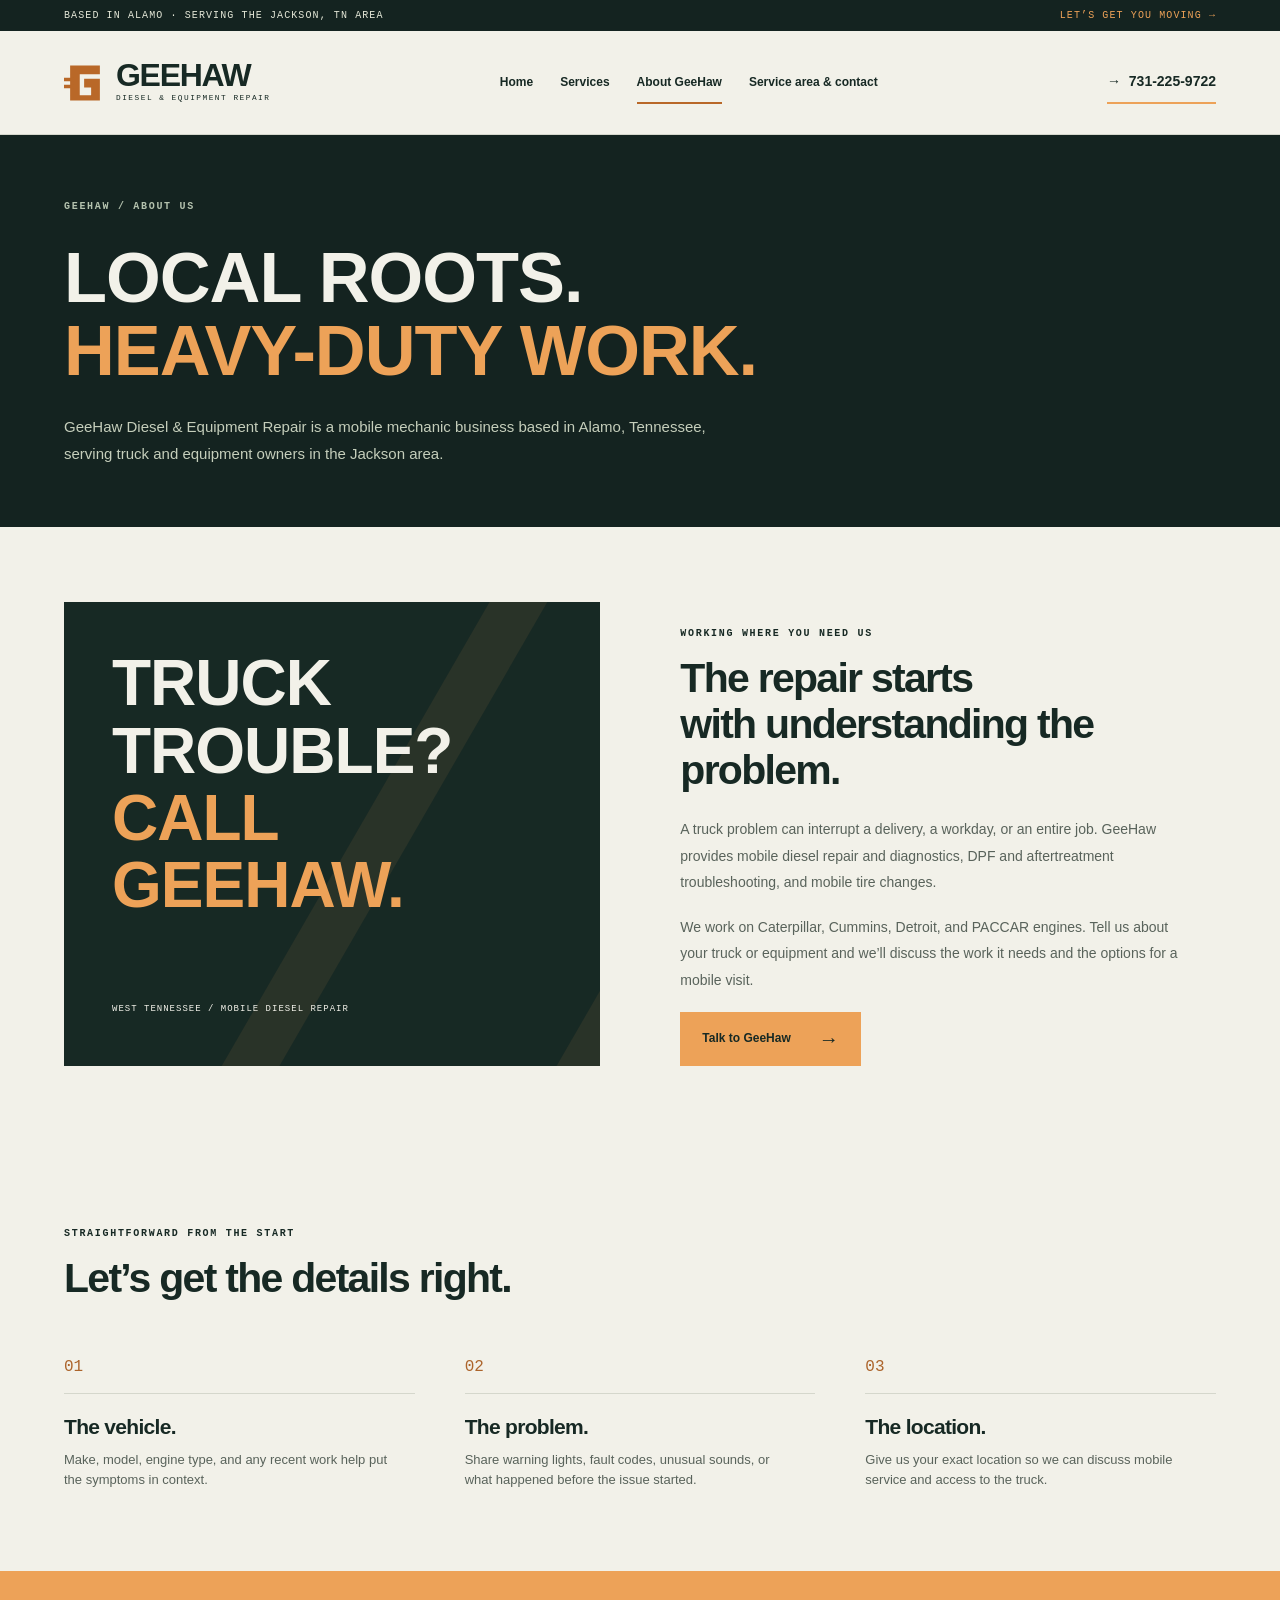
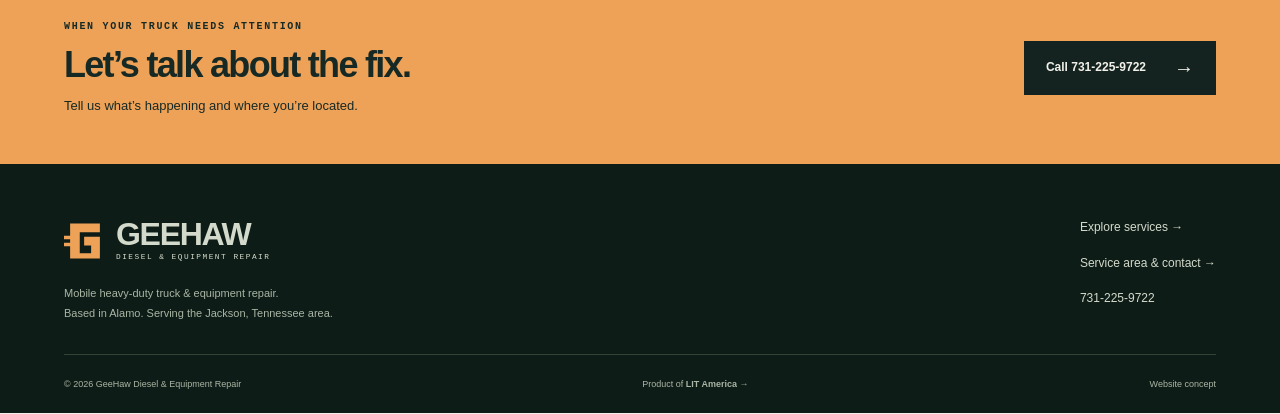
==== about.html @ 1ce033bc "Build four-page GeeHaw mobile diesel repair website" ====
<!doctype html><html lang="en"><head><meta charset="utf-8"><meta name="viewport" content="width=device-width, initial-scale=1"><title>About GeeHaw Mobile Diesel Repair | GeeHaw</title><meta name="description" content="GeeHaw Diesel & Equipment Repair: mobile heavy-duty truck repair, DPF troubleshooting and mobile tire changes serving Jackson, Tennessee. Call 731-225-9722."><meta name="theme-color" content="#142320"><meta name="robots" content="noindex,nofollow"><link rel="icon" href="assets/favicon.svg" type="image/svg+xml"><link rel="stylesheet" href="assets/style.css"><script src="assets/app.js" defer></script></head><body><a class="skip" href="#main">Skip to content</a><div class="topline"><span>BASED IN ALAMO · SERVING THE JACKSON, TN AREA</span><a href="tel:+17312259722">LET’S GET YOU MOVING →</a></div><header><a class="brand" href="index.html" aria-label="GeeHaw home"><svg viewBox="0 0 48 48" aria-hidden="true"><path fill="currentColor" d="M7 4h34v10H18v24h13v-9h-8V19h18v25H7z"/><path d="M0 20h11M0 28h11" stroke="currentColor" stroke-width="4"/></svg><span class="brand-text">GEEHAW<small>DIESEL & EQUIPMENT REPAIR</small></span></a><button class="menu" aria-expanded="false" aria-controls="navigation" aria-label="Open navigation">☰</button><nav id="navigation" aria-label="Main navigation"><a href="index.html" >Home</a><a href="services.html" >Services</a><a href="about.html" aria-current="page">About GeeHaw</a><a href="contact.html" >Service area & contact</a></nav><a class="header-call" href="tel:+17312259722">→ &nbsp;731-225-9722</a></header><main id="main"><section class="page-intro"><span class="eyebrow">GEEHAW / ABOUT US</span><h1>LOCAL ROOTS.<br><em>HEAVY-DUTY WORK.</em></h1><p>GeeHaw Diesel & Equipment Repair is a mobile mechanic business based in Alamo, Tennessee, serving truck and equipment owners in the Jackson area.</p></section><section class="split-section about-split"><div class="big-number"><span>TRUCK<br>TROUBLE?<br><em>CALL GEEHAW.</em></span><small>WEST TENNESSEE / MOBILE DIESEL REPAIR</small></div><div class="split-copy"><span class="eyebrow">WORKING WHERE YOU NEED US</span><h2>The repair starts<br>with understanding the problem.</h2><p>A truck problem can interrupt a delivery, a workday, or an entire job. GeeHaw provides mobile diesel repair and diagnostics, DPF and aftertreatment troubleshooting, and mobile tire changes.</p><p>We work on Caterpillar, Cummins, Detroit, and PACCAR engines. Tell us about your truck or equipment and we’ll discuss the work it needs and the options for a mobile visit.</p><a class="button" href="tel:+17312259722">Talk to GeeHaw <span>→</span></a></div></section><section class="section"><div class="section-heading"><div><span class="eyebrow">STRAIGHTFORWARD FROM THE START</span><h2>Let’s get the details right.</h2></div></div><div class="three-steps"><div><b>01</b><h3>The vehicle.</h3><p>Make, model, engine type, and any recent work help put the symptoms in context.</p></div><div><b>02</b><h3>The problem.</h3><p>Share warning lights, fault codes, unusual sounds, or what happened before the issue started.</p></div><div><b>03</b><h3>The location.</h3><p>Give us your exact location so we can discuss mobile service and access to the truck.</p></div></div></section></main><section class="call-band"><div><span class="eyebrow">WHEN YOUR TRUCK NEEDS ATTENTION</span><h2>Let’s talk about the fix.</h2><p>Tell us what’s happening and where you’re located.</p></div><a class="button dark" href="tel:+17312259722">Call 731-225-9722 <span>→</span></a></section><footer><div><a class="brand" href="index.html"><svg viewBox="0 0 48 48" aria-hidden="true"><path fill="currentColor" d="M7 4h34v10H18v24h13v-9h-8V19h18v25H7z"/><path d="M0 20h11M0 28h11" stroke="currentColor" stroke-width="4"/></svg><span class="brand-text">GEEHAW<small>DIESEL & EQUIPMENT REPAIR</small></span></a><p>Mobile heavy-duty truck & equipment repair.<br>Based in Alamo. Serving the Jackson, Tennessee area.</p></div><div class="foot-links"><a href="services.html">Explore services →</a><a href="contact.html">Service area & contact →</a><a href="tel:+17312259722">731-225-9722</a></div><div class="foot-bottom"><span>© <span id="year">2026</span> GeeHaw Diesel & Equipment Repair</span><a href="https://www.litamerica.net" target="_blank" rel="noopener noreferrer">Product of <b>LIT America</b> →</a><span>Website concept</span></div></footer><div class="mobile-actions"><a href="tel:+17312259722">→ Call GeeHaw</a><a href="sms:+17312259722">Text us</a></div></body></html>
---- assets/style.css ----
:root{--bg:#f2f1e9;--ink:#172924;--muted:#59635b;--orange:#eda258;--line:#d5d7cc;--dark:#142320;--font:Arial,Helvetica,sans-serif}*{box-sizing:border-box}html{scroll-behavior:smooth;scroll-padding-top:110px}body{margin:0;background:var(--bg);color:var(--ink);font-family:var(--font);line-height:1.6}a{color:inherit;text-decoration:none}button,input,select,textarea{font:inherit}button,a,input,select,textarea{-webkit-tap-highlight-color:transparent}a:focus-visible,button:focus-visible,input:focus-visible,textarea:focus-visible,select:focus-visible,summary:focus-visible{outline:3px solid #ad5a14;outline-offset:5px}a,button{touch-action:manipulation}.topline{padding:10px 5%;display:flex;justify-content:space-between;font:10px monospace;letter-spacing:1.1px;color:#e4e7d7;background:var(--dark)}.topline a{color:var(--orange)}header{height:104px;padding:0 5%;display:flex;align-items:center;justify-content:space-between;gap:32px;border-bottom:1px solid var(--line);background:var(--bg);position:relative;z-index:10}.brand{display:inline-flex;align-items:center;gap:10px;flex-shrink:0}.brand svg{width:42px;height:42px;color:#b96828}.brand-text{font-size:32px;font-weight:900;line-height:1;letter-spacing:-1.3px}.brand small{display:block;font:7.8px/1.8 monospace;letter-spacing:1.5px}.header-call{font-weight:800;font-size:14px;border-bottom:2px solid var(--orange);padding:9px 0;white-space:nowrap}nav{display:flex;gap:27px;font-size:12px;font-weight:700}nav a{padding:12px 0;white-space:nowrap}nav a[aria-current],nav a:hover{box-shadow:inset 0 -2px #b96828}.menu{display:none}.skip{position:absolute;top:-60px;padding:12px;background:var(--orange);z-index:50}.skip:focus{top:0}.hero{display:grid;grid-template-columns:1.04fr 1fr;background:var(--dark);color:var(--bg);min-height:650px}.hero-copy{padding:65px 3vw 65px 5vw}.eyebrow{font:10px/1.6 monospace;letter-spacing:1.7px;font-weight:700;display:block}.hero .eyebrow{color:#d4d8c7;display:flex;align-items:center;gap:8px}.eyebrow i{width:6px;height:6px;background:var(--orange);border-radius:50%}h1,h2,h3,p{margin:0}h1{font-family:Impact,'Arial Narrow',Arial,sans-serif;font-weight:900;font-size:clamp(50px,4.3vw,72px);letter-spacing:-1px;line-height:1.04;margin:26px 0}h1 em,.big-number em{font-style:normal;color:var(--orange)}.hero p{max-width:460px;color:#c5cbbd;font-size:14px;line-height:1.85}.buttons{display:flex;gap:24px;align-items:center;flex-wrap:wrap;margin-top:29px}.button{display:inline-flex;align-items:center;justify-content:space-between;gap:28px;background:var(--orange);color:var(--ink);padding:16px 21px;border:1px solid var(--orange);font-size:12px;font-weight:800;min-height:52px;cursor:pointer;transition:background .2s,transform .2s}.button:hover{background:#f5b77c;transform:translateY(-2px)}.button span{font-size:20px;line-height:1}.text-link{font-size:12px;font-weight:800;border-bottom:1px solid currentColor;padding:6px 0;display:inline-block}.hero .text-link{color:#e2e6d8}.hero-note{display:flex;gap:14px;align-items:center;margin-top:36px;color:#b3c0b0;font:10px/1.8 monospace}.hero-note b{font-weight:400;color:#e0e5d7}.crosshair{font-size:28px;color:var(--orange)}.hero-visual{position:relative;display:flex;flex-direction:column;justify-content:center;background:radial-gradient(ellipse at 50% 45%,#34443a 0,#1d3029 50%,#152620 100%);margin:28px 28px 28px 0;border:1px solid #405047;min-width:0;overflow:hidden}.visual-label,.visual-bottom{display:flex;justify-content:space-between;padding:20px 22px;font:8px monospace;letter-spacing:1.5px;color:#b6c1ad;gap:12px}.visual-label{position:absolute;top:0;left:0;right:0}.visual-bottom{position:absolute;bottom:0;left:0;right:0;border-top:1px solid #405047}.truck-art{width:115%;max-width:none;margin-left:-8%;height:auto}.engine-strip{padding:24px 5%;display:flex;justify-content:space-between;align-items:center;gap:30px;border-bottom:1px solid var(--line);background:#e8e9de}.engine-strip>span{font:9px/1.6 monospace;letter-spacing:1px;max-width:90px}.engine-strip>div{font-size:23px;font-weight:900;letter-spacing:-.7px}.section{padding:80px 5%}.section-heading{display:flex;justify-content:space-between;align-items:flex-end;gap:30px;margin-bottom:34px}.section-heading .text-link{white-space:nowrap}h2{font-size:clamp(30px,3.2vw,46px);letter-spacing:-1.7px;line-height:1.12;margin:14px 0 22px;font-weight:800}h3{font-size:23px;line-height:1.2;letter-spacing:-.7px}.service-grid{display:grid;grid-template-columns:repeat(3,1fr);border:1px solid var(--line)}.service-card{padding:32px 28px;min-height:308px;display:flex;flex-direction:column;transition:background .2s}.service-card+.service-card{border-left:1px solid var(--line)}.service-card:hover{background:#e8e9de}.card-num{font:9px/1.6 monospace;letter-spacing:1px;color:var(--muted)}.service-card h3{margin:34px 0 15px;font-size:27px}.service-card p{font-size:13px;color:var(--muted);max-width:310px}.card-link{font-size:11px;font-weight:800;margin-top:auto;padding-top:30px}.split-section{display:grid;grid-template-columns:1fr 1fr;gap:7%;padding:0 5% 80px}.big-number{background:var(--ink);color:var(--bg);padding:48px;min-height:400px;position:relative;display:flex;flex-direction:column;justify-content:space-between;overflow:hidden}.big-number:after{content:'';position:absolute;right:-100px;top:-80px;width:240px;height:600px;border:50px solid #eaa25815;transform:rotate(30deg);pointer-events:none}.big-number>span{font-family:Impact,'Arial Narrow',Arial,sans-serif;font-size:clamp(44px,5vw,74px);font-weight:900;line-height:1.05;letter-spacing:-1px;z-index:1}.big-number small{font:9px/1.7 monospace;letter-spacing:1px;margin-top:30px;z-index:1}.split-copy{padding-top:24px}.split-copy p{font-size:14px;color:var(--muted);line-height:1.9;margin-bottom:18px;max-width:500px}.simple-list{margin-top:26px;border-top:1px solid var(--line)}.simple-list span{display:block;border-bottom:1px solid var(--line);padding:9px 0;font-size:12px}.simple-list span:before{content:'→';margin-right:15px;color:#a85d20}.process{border-top:1px solid var(--line)}.three-steps{display:grid;grid-template-columns:repeat(3,1fr);gap:50px;margin-top:35px}.three-steps b{display:block;font:16px monospace;color:#ac642b;border-bottom:1px solid var(--line);padding-bottom:17px;margin-bottom:20px}.three-steps h3{font-size:21px;margin-bottom:10px}.three-steps p{font-size:13px;color:var(--muted);max-width:330px}.call-band{padding:48px 5%;background:var(--orange);display:flex;justify-content:space-between;align-items:center;gap:30px}.call-band h2{margin:10px 0;font-size:36px}.call-band p{font-size:13px}.button.dark{background:var(--dark);color:var(--bg);border-color:var(--dark);white-space:nowrap}.button.dark:hover{background:#2e493b}footer{padding:54px 5% 0;background:#0e1c18;color:#d3dacb;display:flex;justify-content:space-between;flex-wrap:wrap;gap:30px}footer .brand svg{color:var(--orange)}footer .brand{margin-bottom:20px}footer p{font-size:11px;line-height:1.8;color:#a9b6a4}.foot-links{display:flex;flex-direction:column;font-size:12px;gap:16px}.foot-links a:hover,.foot-bottom a:hover{color:var(--orange)}.foot-bottom{border-top:1px solid #334236;width:100%;display:flex;justify-content:space-between;gap:15px;padding:22px 0;font-size:9px;color:#a9b6a4}.mobile-actions{display:none}.page-intro{padding:64px 5% 60px;background:var(--dark);color:var(--bg)}.page-intro .eyebrow{color:#b4c2ae}.page-intro h1{font-size:clamp(45px,5.5vw,78px);max-width:1000px}.page-intro p{max-width:650px;color:#c5cebb;font-size:15px;line-height:1.8}.service-detail{padding:65px 5%;display:grid;grid-template-columns:.7fr 1.3fr;gap:60px;border-bottom:1px solid var(--line)}.detail-label{font:11px monospace;letter-spacing:1px;padding-top:20px}.service-detail>div>p{font-size:14px;color:var(--muted);max-width:660px;line-height:1.9;margin-bottom:22px}.service-detail h2{margin-top:10px}.checks{list-style:none;padding:0;margin:25px 0;font-size:13px}.checks li{padding:10px 0;border-bottom:1px solid var(--line)}.checks li:before{content:'→';color:#a45c25;padding-right:14px}.engine-tags{display:flex;gap:10px;flex-wrap:wrap;margin:20px 0}.engine-tags span{border:1px solid #aeb7a8;padding:6px 12px;font-size:11px;font-weight:bold}.service-detail p.small,.small{font-size:11px;line-height:1.8;color:var(--muted)}.shaded{background:#e7e9de}.info-box{border-left:3px solid #bb733b;padding:15px 22px;background:#e7e9de;margin:25px 0}.info-box h3{font-size:18px;margin-bottom:10px}.info-box p{font-size:12px;color:var(--muted)}details{border-bottom:1px solid var(--line);padding:20px 0}summary{font-size:15px;font-weight:700;cursor:pointer;padding-right:10px}details p{font-size:14px;color:var(--muted);max-width:780px;margin:15px 0 0}.about-split{padding-top:75px}.contact-layout{display:grid;grid-template-columns:1fr 1fr;gap:8%}.contact-card{border-bottom:1px solid var(--line);padding-bottom:34px}.phone-large{display:block;font-size:clamp(25px,3.2vw,44px);letter-spacing:-1px;font-weight:900;margin:15px 0}.contact-card p,.area-card p,.request>p{font-size:13px;color:var(--muted);margin-bottom:24px}.contact-card .button{margin:0 10px 10px 0}.button.outline{background:transparent;border-color:#7a8975}.area-card{padding-top:35px}.route{display:flex;gap:30px;align-items:center;background:#e5e8db;padding:24px;margin:28px 0;font:bold 19px monospace}.route small{display:block;font:10px/1.8 monospace;color:var(--muted)}.route i{color:#aa6025}.request{border:1px solid var(--line);padding:34px;background:#e9ebdf;align-self:start}.request h2{font-size:33px}form{display:flex;flex-direction:column}label{font-size:11px;font-weight:bold;margin:18px 0 7px}input,select,textarea{padding:12px;border:1px solid #a4ae9e;background:#fafaf5;color:var(--ink);border-radius:0;width:100%;font-size:13px;min-height:46px}textarea{resize:vertical}form .button{margin-top:24px;width:100%}form .small{margin-top:14px}#form-status{font-size:12px;margin-top:12px;font-weight:bold}#message-review{padding-top:25px;border-top:1px solid #a4ae9e;margin-top:22px}#message-review h3{font-size:20px;margin-bottom:16px}#message-review .buttons{gap:15px;margin-top:16px}#message-review .small{margin-top:15px}.copy-text{background:transparent;border:0;border-bottom:1px solid var(--ink);padding:8px 0;font-size:12px;cursor:pointer}[hidden]{display:none!important}@media(min-width:1500px){body{max-width:1700px;margin:auto}.hero-copy{padding-left:85px}.hero{min-height:700px}}@media(max-width:1050px){header{gap:20px}nav{gap:18px;font-size:11px}.header-call{display:none}.hero-copy{padding-top:55px;padding-bottom:45px}.hero h1{font-size:clamp(43px,5.7vw,65px)}.hero{min-height:580px}.buttons{gap:16px}.hero-visual{margin:22px 22px 22px 0}.visual-label span:last-child{display:none}.service-card{padding:27px 20px}.service-card h3{font-size:24px}.big-number{padding:35px}.big-number>span{font-size:56px}.three-steps{gap:30px}.contact-layout{gap:5%}.request{padding:25px}}@media(max-width:760px){.topline{padding:9px 5%;font-size:8px;letter-spacing:.7px}.topline>a{display:none}header{height:85px}.brand-text{font-size:29px}.brand svg{width:36px;height:36px}.brand small{font-size:7px}.menu{display:block;background:transparent;border:1px solid #b2baa9;color:var(--ink);height:43px;width:45px;font-size:23px;cursor:pointer}nav{display:none;position:absolute;top:85px;left:0;right:0;background:var(--bg);padding:16px 5% 25px;border-bottom:1px solid #afb8a4;box-shadow:0 18px 20px #0002;font-size:14px}nav.open{display:flex;flex-direction:column;gap:8px}nav a{padding:10px}.hero{grid-template-columns:1fr}.hero-copy{padding:38px 6% 30px}.hero .eyebrow{font-size:8px;letter-spacing:1.2px}.hero h1{font-size:clamp(45px,10vw,74px);margin:22px 0}.hero p{font-size:13px;max-width:550px}.hero .buttons{align-items:flex-start;gap:18px}.hero-note{margin-top:25px}.hero-visual{margin:0 5% 25px;min-height:290px;max-height:365px}.truck-art{width:100%;margin:0;height:100%;max-height:365px}.visual-label,.visual-bottom{font-size:7px;padding:13px 16px}.engine-strip{display:grid;grid-template-columns:repeat(4,1fr);gap:10px;padding:22px 5%;text-align:center}.engine-strip>span{grid-column:1/-1;max-width:none;font-size:8px;margin-bottom:4px}.engine-strip>div{font-size:16px}.section{padding:50px 6%}.section-heading{align-items:flex-start;flex-direction:column;gap:4px;margin-bottom:25px}h2{font-size:34px;letter-spacing:-1.2px}.service-grid{grid-template-columns:1fr}.service-card{min-height:260px;padding:26px}.service-card+.service-card{border-left:0;border-top:1px solid var(--line)}.service-card h3{margin-top:23px;font-size:27px}.service-card p{max-width:none}.card-link{padding-top:24px}.split-section{grid-template-columns:1fr;padding:0 6% 50px;gap:20px}.big-number{min-height:335px;padding:30px}.big-number>span{font-size:57px}.split-copy{padding-top:12px}.three-steps{grid-template-columns:1fr;gap:28px}.three-steps p{max-width:none}.three-steps b{padding-bottom:10px;margin-bottom:15px}.call-band{padding:36px 6%;flex-direction:column;align-items:flex-start;gap:22px}.call-band h2{font-size:31px}.call-band .button{width:100%}footer{padding:40px 6% 70px;flex-direction:column;gap:28px}.foot-bottom{flex-direction:column;gap:8px;padding-top:20px;font-size:9px}.mobile-actions{position:fixed;bottom:0;left:0;right:0;z-index:30;display:grid;grid-template-columns:1.35fr 1fr;background:var(--orange);padding-bottom:env(safe-area-inset-bottom);box-shadow:0 -3px 15px #0002}.mobile-actions a{min-height:52px;display:grid;place-items:center;font-weight:bold;font-size:13px}.mobile-actions a:last-child{background:var(--ink);color:var(--bg)}.page-intro{padding:40px 6%}.page-intro h1{font-size:clamp(38px,8vw,62px)}.page-intro p{font-size:13px}.service-detail{padding:40px 6%;grid-template-columns:1fr;gap:15px}.detail-label{padding-top:0}.service-detail h2{font-size:33px}.service-detail>div>p{font-size:13px}.about-split{padding-top:40px}.contact-layout{grid-template-columns:1fr;gap:40px}.request{padding:25px 20px}.phone-large{font-size:36px}.route{gap:20px;padding:20px;font-size:18px}.contact-card .button{font-size:11px;padding:14px 16px}.contact-layout h2{font-size:31px}}@media(prefers-reduced-motion:reduce){html{scroll-behavior:auto}*,*:before,*:after{transition:none!important;animation:none!important}}
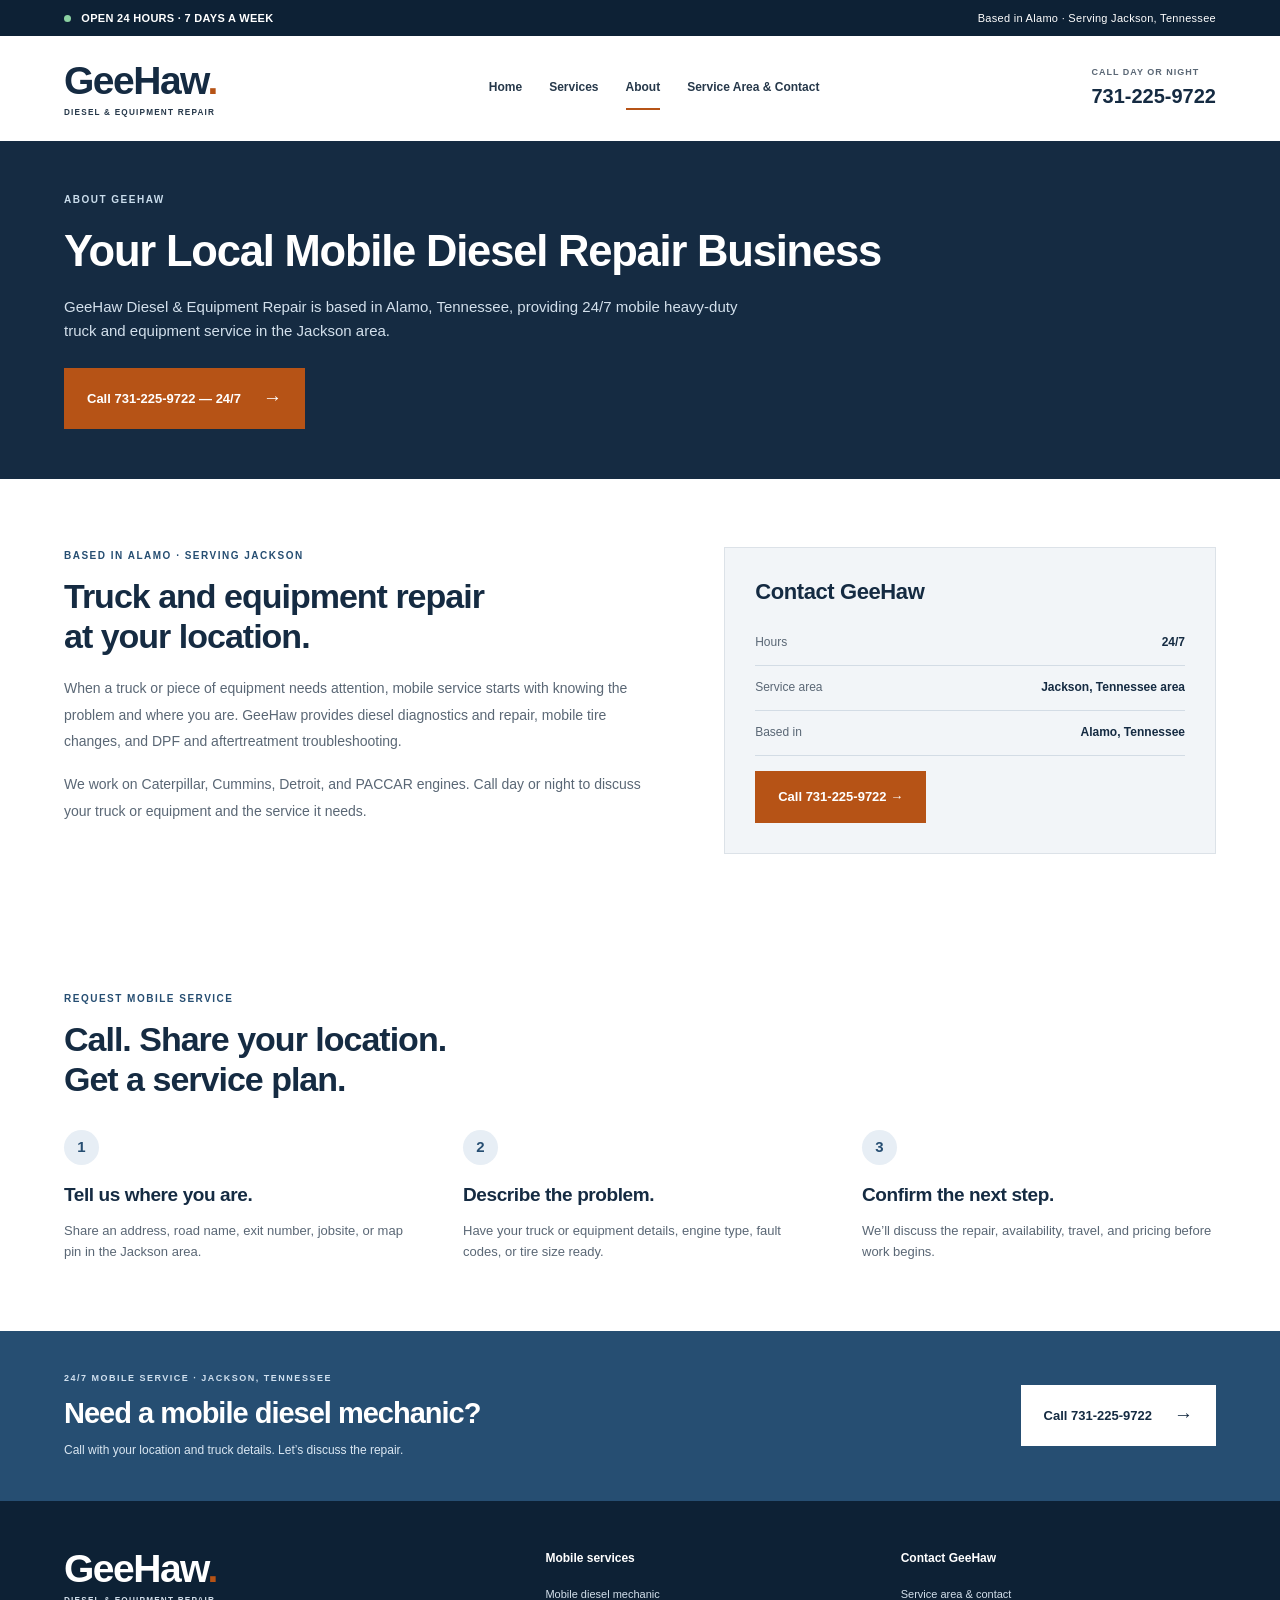
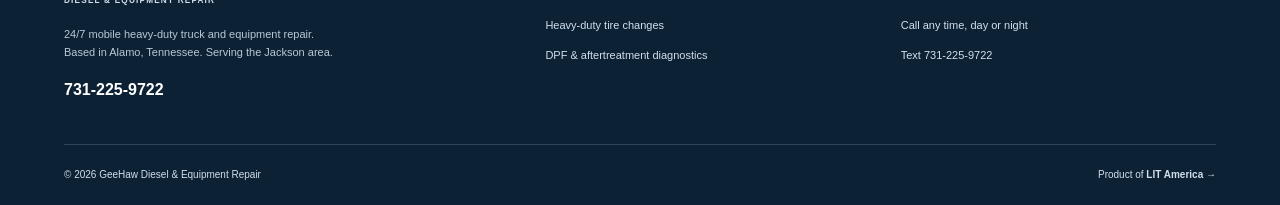
==== commit 66b366b2: "Rebuild GeeHaw as 24/7 Jackson mobile diesel and tire service website" ====
--- a/about.html
+++ b/about.html
@@ -1 +1 @@
-<!doctype html><html lang="en"><head><meta charset="utf-8"><meta name="viewport" content="width=device-width, initial-scale=1"><title>About GeeHaw Mobile Diesel Repair | GeeHaw</title><meta name="description" content="GeeHaw Diesel & Equipment Repair: mobile heavy-duty truck repair, DPF troubleshooting and mobile tire changes serving Jackson, Tennessee. Call 731-225-9722."><meta name="theme-color" content="#142320"><meta name="robots" content="noindex,nofollow"><link rel="icon" href="assets/favicon.svg" type="image/svg+xml"><link rel="stylesheet" href="assets/style.css"><script src="assets/app.js" defer></script></head><body><a class="skip" href="#main">Skip to content</a><div class="topline"><span>BASED IN ALAMO · SERVING THE JACKSON, TN AREA</span><a href="tel:+17312259722">LET’S GET YOU MOVING →</a></div><header><a class="brand" href="index.html" aria-label="GeeHaw home"><svg viewBox="0 0 48 48" aria-hidden="true"><path fill="currentColor" d="M7 4h34v10H18v24h13v-9h-8V19h18v25H7z"/><path d="M0 20h11M0 28h11" stroke="currentColor" stroke-width="4"/></svg><span class="brand-text">GEEHAW<small>DIESEL & EQUIPMENT REPAIR</small></span></a><button class="menu" aria-expanded="false" aria-controls="navigation" aria-label="Open navigation">☰</button><nav id="navigation" aria-label="Main navigation"><a href="index.html" >Home</a><a href="services.html" >Services</a><a href="about.html" aria-current="page">About GeeHaw</a><a href="contact.html" >Service area & contact</a></nav><a class="header-call" href="tel:+17312259722">→ &nbsp;731-225-9722</a></header><main id="main"><section class="page-intro"><span class="eyebrow">GEEHAW / ABOUT US</span><h1>LOCAL ROOTS.<br><em>HEAVY-DUTY WORK.</em></h1><p>GeeHaw Diesel & Equipment Repair is a mobile mechanic business based in Alamo, Tennessee, serving truck and equipment owners in the Jackson area.</p></section><section class="split-section about-split"><div class="big-number"><span>TRUCK<br>TROUBLE?<br><em>CALL GEEHAW.</em></span><small>WEST TENNESSEE / MOBILE DIESEL REPAIR</small></div><div class="split-copy"><span class="eyebrow">WORKING WHERE YOU NEED US</span><h2>The repair starts<br>with understanding the problem.</h2><p>A truck problem can interrupt a delivery, a workday, or an entire job. GeeHaw provides mobile diesel repair and diagnostics, DPF and aftertreatment troubleshooting, and mobile tire changes.</p><p>We work on Caterpillar, Cummins, Detroit, and PACCAR engines. Tell us about your truck or equipment and we’ll discuss the work it needs and the options for a mobile visit.</p><a class="button" href="tel:+17312259722">Talk to GeeHaw <span>→</span></a></div></section><section class="section"><div class="section-heading"><div><span class="eyebrow">STRAIGHTFORWARD FROM THE START</span><h2>Let’s get the details right.</h2></div></div><div class="three-steps"><div><b>01</b><h3>The vehicle.</h3><p>Make, model, engine type, and any recent work help put the symptoms in context.</p></div><div><b>02</b><h3>The problem.</h3><p>Share warning lights, fault codes, unusual sounds, or what happened before the issue started.</p></div><div><b>03</b><h3>The location.</h3><p>Give us your exact location so we can discuss mobile service and access to the truck.</p></div></div></section></main><section class="call-band"><div><span class="eyebrow">WHEN YOUR TRUCK NEEDS ATTENTION</span><h2>Let’s talk about the fix.</h2><p>Tell us what’s happening and where you’re located.</p></div><a class="button dark" href="tel:+17312259722">Call 731-225-9722 <span>→</span></a></section><footer><div><a class="brand" href="index.html"><svg viewBox="0 0 48 48" aria-hidden="true"><path fill="currentColor" d="M7 4h34v10H18v24h13v-9h-8V19h18v25H7z"/><path d="M0 20h11M0 28h11" stroke="currentColor" stroke-width="4"/></svg><span class="brand-text">GEEHAW<small>DIESEL & EQUIPMENT REPAIR</small></span></a><p>Mobile heavy-duty truck & equipment repair.<br>Based in Alamo. Serving the Jackson, Tennessee area.</p></div><div class="foot-links"><a href="services.html">Explore services →</a><a href="contact.html">Service area & contact →</a><a href="tel:+17312259722">731-225-9722</a></div><div class="foot-bottom"><span>© <span id="year">2026</span> GeeHaw Diesel & Equipment Repair</span><a href="https://www.litamerica.net" target="_blank" rel="noopener noreferrer">Product of <b>LIT America</b> →</a><span>Website concept</span></div></footer><div class="mobile-actions"><a href="tel:+17312259722">→ Call GeeHaw</a><a href="sms:+17312259722">Text us</a></div></body></html>+<!doctype html><html lang="en"><head><meta charset="utf-8"><meta name="viewport" content="width=device-width, initial-scale=1"><title>About GeeHaw | 24/7 Mobile Diesel Repair | Alamo &amp; Jackson, TN</title><meta name="description" content="GeeHaw Diesel &amp; Equipment Repair is based in Alamo, TN, serving Jackson with 24/7 mobile diesel repair, DPF troubleshooting and tire changes."><meta name="theme-color" content="#152b42"><meta name="robots" content="index,follow"><link rel="canonical" href="https://vikramsamalanetha-debug.github.io/geehaa-demo2/about.html"><meta property="og:type" content="website"><meta property="og:title" content="About GeeHaw | 24/7 Mobile Diesel Repair | Alamo &amp; Jackson, TN"><meta property="og:description" content="GeeHaw Diesel &amp; Equipment Repair is based in Alamo, TN, serving Jackson with 24/7 mobile diesel repair, DPF troubleshooting and tire changes."><meta property="og:url" content="https://vikramsamalanetha-debug.github.io/geehaa-demo2/about.html"><link rel="icon" href="assets/favicon.svg" type="image/svg+xml"><link rel="stylesheet" href="assets/style.css"><script src="assets/app.js" defer></script><script type="application/ld+json">{"@context": "https://schema.org", "@type": "LocalBusiness", "@id": "https://vikramsamalanetha-debug.github.io/geehaa-demo2/#business", "name": "GeeHaw Diesel & Equipment Repair", "telephone": "+1-731-225-9722", "url": "https://vikramsamalanetha-debug.github.io/geehaa-demo2/", "description": "24/7 mobile heavy-duty diesel truck and equipment repair, mobile tire changes, and DPF and aftertreatment troubleshooting.", "address": {"@type": "PostalAddress", "addressLocality": "Alamo", "addressRegion": "TN", "addressCountry": "US"}, "areaServed": [{"@type": "City", "name": "Jackson", "containedInPlace": {"@type": "State", "name": "Tennessee"}}], "openingHoursSpecification": [{"@type": "OpeningHoursSpecification", "dayOfWeek": ["Monday", "Tuesday", "Wednesday", "Thursday", "Friday", "Saturday", "Sunday"], "opens": "00:00", "closes": "23:59"}]}</script></head><body><a class="skip" href="#main">Skip to content</a><div class="statusbar"><span><i></i> OPEN 24 HOURS · 7 DAYS A WEEK</span><span>Based in Alamo · Serving Jackson, Tennessee</span></div><header><a class="brand" href="index.html" aria-label="GeeHaw home"><span class="brand-name">GeeHaw<span class="brand-dot">.</span></span><small>DIESEL & EQUIPMENT REPAIR</small></a><button class="menu" aria-label="Open navigation" aria-expanded="false" aria-controls="navigation">☰</button><nav id="navigation" aria-label="Main navigation"><a href="index.html">Home</a><a href="services.html">Services</a><a href="about.html" aria-current="page">About</a><a href="contact.html">Service Area & Contact</a></nav><a class="header-call" href="tel:+17312259722"><small>CALL DAY OR NIGHT</small>731-225-9722</a></header><main id="main"><section class="page-intro"><div class="wrap"><span class="eyebrow">ABOUT GEEHAW</span><h1>Your Local Mobile Diesel Repair Business</h1><p>GeeHaw Diesel & Equipment Repair is based in Alamo, Tennessee, providing 24/7 mobile heavy-duty truck and equipment service in the Jackson area.</p><a class="button" href="tel:+17312259722">Call 731-225-9722 — 24/7 <span>→</span></a></div></section><section class="section two-column"><div><span class="eyebrow">BASED IN ALAMO · SERVING JACKSON</span><h2>Truck and equipment repair<br>at your location.</h2><p>When a truck or piece of equipment needs attention, mobile service starts with knowing the problem and where you are. GeeHaw provides diesel diagnostics and repair, mobile tire changes, and DPF and aftertreatment troubleshooting.</p><p>We work on Caterpillar, Cummins, Detroit, and PACCAR engines. Call day or night to discuss your truck or equipment and the service it needs.</p></div><div class="plain-panel"><h3>Contact GeeHaw</h3><dl><div><dt>Hours</dt><dd>24/7</dd></div><div><dt>Service area</dt><dd>Jackson, Tennessee area</dd></div><div><dt>Based in</dt><dd>Alamo, Tennessee</dd></div></dl><a class="button" href="tel:+17312259722">Call 731-225-9722 →</a></div></section><section class="section"><div class="section-heading"><span class="eyebrow">REQUEST MOBILE SERVICE</span><h2>Call. Share your location.<br>Get a service plan.</h2></div><div class="steps"><div><b>1</b><h3>Tell us where you are.</h3><p>Share an address, road name, exit number, jobsite, or map pin in the Jackson area.</p></div><div><b>2</b><h3>Describe the problem.</h3><p>Have your truck or equipment details, engine type, fault codes, or tire size ready.</p></div><div><b>3</b><h3>Confirm the next step.</h3><p>We’ll discuss the repair, availability, travel, and pricing before work begins.</p></div></div></section></main><section class="call-band"><div><span class="eyebrow">24/7 MOBILE SERVICE · JACKSON, TENNESSEE</span><h2>Need a mobile diesel mechanic?</h2><p>Call with your location and truck details. Let’s discuss the repair.</p></div><a class="button light" href="tel:+17312259722">Call 731-225-9722 <span>→</span></a></section><footer><div><a class="brand" href="index.html"><span class="brand-name">GeeHaw<span class="brand-dot">.</span></span><small>DIESEL & EQUIPMENT REPAIR</small></a><p>24/7 mobile heavy-duty truck and equipment repair.<br>Based in Alamo, Tennessee. Serving the Jackson area.</p><a class="footer-phone" href="tel:+17312259722">731-225-9722</a></div><div class="footer-list"><b>Mobile services</b><a href="diesel-repair.html">Mobile diesel mechanic</a><a href="mobile-tire-service.html">Heavy-duty tire changes</a><a href="dpf-repair.html">DPF & aftertreatment diagnostics</a></div><div class="footer-list"><b>Contact GeeHaw</b><a href="contact.html">Service area & contact</a><a href="tel:+17312259722">Call any time, day or night</a><a href="sms:+17312259722">Text 731-225-9722</a></div><div class="foot-bottom"><span>© <span id="year">2026</span> GeeHaw Diesel & Equipment Repair</span><a href="https://www.litamerica.net" target="_blank" rel="noopener noreferrer">Product of <b>LIT America</b> →</a></div></footer><div class="mobile-actions"><a href="tel:+17312259722">Call 24/7 · 731-225-9722</a><a href="sms:+17312259722">Text us</a></div></body></html>
--- a/assets/style.css
+++ b/assets/style.css
@@ -1 +1 @@
-:root{--bg:#f2f1e9;--ink:#172924;--muted:#59635b;--orange:#eda258;--line:#d5d7cc;--dark:#142320;--font:Arial,Helvetica,sans-serif}*{box-sizing:border-box}html{scroll-behavior:smooth;scroll-padding-top:110px}body{margin:0;background:var(--bg);color:var(--ink);font-family:var(--font);line-height:1.6}a{color:inherit;text-decoration:none}button,input,select,textarea{font:inherit}button,a,input,select,textarea{-webkit-tap-highlight-color:transparent}a:focus-visible,button:focus-visible,input:focus-visible,textarea:focus-visible,select:focus-visible,summary:focus-visible{outline:3px solid #ad5a14;outline-offset:5px}a,button{touch-action:manipulation}.topline{padding:10px 5%;display:flex;justify-content:space-between;font:10px monospace;letter-spacing:1.1px;color:#e4e7d7;background:var(--dark)}.topline a{color:var(--orange)}header{height:104px;padding:0 5%;display:flex;align-items:center;justify-content:space-between;gap:32px;border-bottom:1px solid var(--line);background:var(--bg);position:relative;z-index:10}.brand{display:inline-flex;align-items:center;gap:10px;flex-shrink:0}.brand svg{width:42px;height:42px;color:#b96828}.brand-text{font-size:32px;font-weight:900;line-height:1;letter-spacing:-1.3px}.brand small{display:block;font:7.8px/1.8 monospace;letter-spacing:1.5px}.header-call{font-weight:800;font-size:14px;border-bottom:2px solid var(--orange);padding:9px 0;white-space:nowrap}nav{display:flex;gap:27px;font-size:12px;font-weight:700}nav a{padding:12px 0;white-space:nowrap}nav a[aria-current],nav a:hover{box-shadow:inset 0 -2px #b96828}.menu{display:none}.skip{position:absolute;top:-60px;padding:12px;background:var(--orange);z-index:50}.skip:focus{top:0}.hero{display:grid;grid-template-columns:1.04fr 1fr;background:var(--dark);color:var(--bg);min-height:650px}.hero-copy{padding:65px 3vw 65px 5vw}.eyebrow{font:10px/1.6 monospace;letter-spacing:1.7px;font-weight:700;display:block}.hero .eyebrow{color:#d4d8c7;display:flex;align-items:center;gap:8px}.eyebrow i{width:6px;height:6px;background:var(--orange);border-radius:50%}h1,h2,h3,p{margin:0}h1{font-family:Impact,'Arial Narrow',Arial,sans-serif;font-weight:900;font-size:clamp(50px,4.3vw,72px);letter-spacing:-1px;line-height:1.04;margin:26px 0}h1 em,.big-number em{font-style:normal;color:var(--orange)}.hero p{max-width:460px;color:#c5cbbd;font-size:14px;line-height:1.85}.buttons{display:flex;gap:24px;align-items:center;flex-wrap:wrap;margin-top:29px}.button{display:inline-flex;align-items:center;justify-content:space-between;gap:28px;background:var(--orange);color:var(--ink);padding:16px 21px;border:1px solid var(--orange);font-size:12px;font-weight:800;min-height:52px;cursor:pointer;transition:background .2s,transform .2s}.button:hover{background:#f5b77c;transform:translateY(-2px)}.button span{font-size:20px;line-height:1}.text-link{font-size:12px;font-weight:800;border-bottom:1px solid currentColor;padding:6px 0;display:inline-block}.hero .text-link{color:#e2e6d8}.hero-note{display:flex;gap:14px;align-items:center;margin-top:36px;color:#b3c0b0;font:10px/1.8 monospace}.hero-note b{font-weight:400;color:#e0e5d7}.crosshair{font-size:28px;color:var(--orange)}.hero-visual{position:relative;display:flex;flex-direction:column;justify-content:center;background:radial-gradient(ellipse at 50% 45%,#34443a 0,#1d3029 50%,#152620 100%);margin:28px 28px 28px 0;border:1px solid #405047;min-width:0;overflow:hidden}.visual-label,.visual-bottom{display:flex;justify-content:space-between;padding:20px 22px;font:8px monospace;letter-spacing:1.5px;color:#b6c1ad;gap:12px}.visual-label{position:absolute;top:0;left:0;right:0}.visual-bottom{position:absolute;bottom:0;left:0;right:0;border-top:1px solid #405047}.truck-art{width:115%;max-width:none;margin-left:-8%;height:auto}.engine-strip{padding:24px 5%;display:flex;justify-content:space-between;align-items:center;gap:30px;border-bottom:1px solid var(--line);background:#e8e9de}.engine-strip>span{font:9px/1.6 monospace;letter-spacing:1px;max-width:90px}.engine-strip>div{font-size:23px;font-weight:900;letter-spacing:-.7px}.section{padding:80px 5%}.section-heading{display:flex;justify-content:space-between;align-items:flex-end;gap:30px;margin-bottom:34px}.section-heading .text-link{white-space:nowrap}h2{font-size:clamp(30px,3.2vw,46px);letter-spacing:-1.7px;line-height:1.12;margin:14px 0 22px;font-weight:800}h3{font-size:23px;line-height:1.2;letter-spacing:-.7px}.service-grid{display:grid;grid-template-columns:repeat(3,1fr);border:1px solid var(--line)}.service-card{padding:32px 28px;min-height:308px;display:flex;flex-direction:column;transition:background .2s}.service-card+.service-card{border-left:1px solid var(--line)}.service-card:hover{background:#e8e9de}.card-num{font:9px/1.6 monospace;letter-spacing:1px;color:var(--muted)}.service-card h3{margin:34px 0 15px;font-size:27px}.service-card p{font-size:13px;color:var(--muted);max-width:310px}.card-link{font-size:11px;font-weight:800;margin-top:auto;padding-top:30px}.split-section{display:grid;grid-template-columns:1fr 1fr;gap:7%;padding:0 5% 80px}.big-number{background:var(--ink);color:var(--bg);padding:48px;min-height:400px;position:relative;display:flex;flex-direction:column;justify-content:space-between;overflow:hidden}.big-number:after{content:'';position:absolute;right:-100px;top:-80px;width:240px;height:600px;border:50px solid #eaa25815;transform:rotate(30deg);pointer-events:none}.big-number>span{font-family:Impact,'Arial Narrow',Arial,sans-serif;font-size:clamp(44px,5vw,74px);font-weight:900;line-height:1.05;letter-spacing:-1px;z-index:1}.big-number small{font:9px/1.7 monospace;letter-spacing:1px;margin-top:30px;z-index:1}.split-copy{padding-top:24px}.split-copy p{font-size:14px;color:var(--muted);line-height:1.9;margin-bottom:18px;max-width:500px}.simple-list{margin-top:26px;border-top:1px solid var(--line)}.simple-list span{display:block;border-bottom:1px solid var(--line);padding:9px 0;font-size:12px}.simple-list span:before{content:'→';margin-right:15px;color:#a85d20}.process{border-top:1px solid var(--line)}.three-steps{display:grid;grid-template-columns:repeat(3,1fr);gap:50px;margin-top:35px}.three-steps b{display:block;font:16px monospace;color:#ac642b;border-bottom:1px solid var(--line);padding-bottom:17px;margin-bottom:20px}.three-steps h3{font-size:21px;margin-bottom:10px}.three-steps p{font-size:13px;color:var(--muted);max-width:330px}.call-band{padding:48px 5%;background:var(--orange);display:flex;justify-content:space-between;align-items:center;gap:30px}.call-band h2{margin:10px 0;font-size:36px}.call-band p{font-size:13px}.button.dark{background:var(--dark);color:var(--bg);border-color:var(--dark);white-space:nowrap}.button.dark:hover{background:#2e493b}footer{padding:54px 5% 0;background:#0e1c18;color:#d3dacb;display:flex;justify-content:space-between;flex-wrap:wrap;gap:30px}footer .brand svg{color:var(--orange)}footer .brand{margin-bottom:20px}footer p{font-size:11px;line-height:1.8;color:#a9b6a4}.foot-links{display:flex;flex-direction:column;font-size:12px;gap:16px}.foot-links a:hover,.foot-bottom a:hover{color:var(--orange)}.foot-bottom{border-top:1px solid #334236;width:100%;display:flex;justify-content:space-between;gap:15px;padding:22px 0;font-size:9px;color:#a9b6a4}.mobile-actions{display:none}.page-intro{padding:64px 5% 60px;background:var(--dark);color:var(--bg)}.page-intro .eyebrow{color:#b4c2ae}.page-intro h1{font-size:clamp(45px,5.5vw,78px);max-width:1000px}.page-intro p{max-width:650px;color:#c5cebb;font-size:15px;line-height:1.8}.service-detail{padding:65px 5%;display:grid;grid-template-columns:.7fr 1.3fr;gap:60px;border-bottom:1px solid var(--line)}.detail-label{font:11px monospace;letter-spacing:1px;padding-top:20px}.service-detail>div>p{font-size:14px;color:var(--muted);max-width:660px;line-height:1.9;margin-bottom:22px}.service-detail h2{margin-top:10px}.checks{list-style:none;padding:0;margin:25px 0;font-size:13px}.checks li{padding:10px 0;border-bottom:1px solid var(--line)}.checks li:before{content:'→';color:#a45c25;padding-right:14px}.engine-tags{display:flex;gap:10px;flex-wrap:wrap;margin:20px 0}.engine-tags span{border:1px solid #aeb7a8;padding:6px 12px;font-size:11px;font-weight:bold}.service-detail p.small,.small{font-size:11px;line-height:1.8;color:var(--muted)}.shaded{background:#e7e9de}.info-box{border-left:3px solid #bb733b;padding:15px 22px;background:#e7e9de;margin:25px 0}.info-box h3{font-size:18px;margin-bottom:10px}.info-box p{font-size:12px;color:var(--muted)}details{border-bottom:1px solid var(--line);padding:20px 0}summary{font-size:15px;font-weight:700;cursor:pointer;padding-right:10px}details p{font-size:14px;color:var(--muted);max-width:780px;margin:15px 0 0}.about-split{padding-top:75px}.contact-layout{display:grid;grid-template-columns:1fr 1fr;gap:8%}.contact-card{border-bottom:1px solid var(--line);padding-bottom:34px}.phone-large{display:block;font-size:clamp(25px,3.2vw,44px);letter-spacing:-1px;font-weight:900;margin:15px 0}.contact-card p,.area-card p,.request>p{font-size:13px;color:var(--muted);margin-bottom:24px}.contact-card .button{margin:0 10px 10px 0}.button.outline{background:transparent;border-color:#7a8975}.area-card{padding-top:35px}.route{display:flex;gap:30px;align-items:center;background:#e5e8db;padding:24px;margin:28px 0;font:bold 19px monospace}.route small{display:block;font:10px/1.8 monospace;color:var(--muted)}.route i{color:#aa6025}.request{border:1px solid var(--line);padding:34px;background:#e9ebdf;align-self:start}.request h2{font-size:33px}form{display:flex;flex-direction:column}label{font-size:11px;font-weight:bold;margin:18px 0 7px}input,select,textarea{padding:12px;border:1px solid #a4ae9e;background:#fafaf5;color:var(--ink);border-radius:0;width:100%;font-size:13px;min-height:46px}textarea{resize:vertical}form .button{margin-top:24px;width:100%}form .small{margin-top:14px}#form-status{font-size:12px;margin-top:12px;font-weight:bold}#message-review{padding-top:25px;border-top:1px solid #a4ae9e;margin-top:22px}#message-review h3{font-size:20px;margin-bottom:16px}#message-review .buttons{gap:15px;margin-top:16px}#message-review .small{margin-top:15px}.copy-text{background:transparent;border:0;border-bottom:1px solid var(--ink);padding:8px 0;font-size:12px;cursor:pointer}[hidden]{display:none!important}@media(min-width:1500px){body{max-width:1700px;margin:auto}.hero-copy{padding-left:85px}.hero{min-height:700px}}@media(max-width:1050px){header{gap:20px}nav{gap:18px;font-size:11px}.header-call{display:none}.hero-copy{padding-top:55px;padding-bottom:45px}.hero h1{font-size:clamp(43px,5.7vw,65px)}.hero{min-height:580px}.buttons{gap:16px}.hero-visual{margin:22px 22px 22px 0}.visual-label span:last-child{display:none}.service-card{padding:27px 20px}.service-card h3{font-size:24px}.big-number{padding:35px}.big-number>span{font-size:56px}.three-steps{gap:30px}.contact-layout{gap:5%}.request{padding:25px}}@media(max-width:760px){.topline{padding:9px 5%;font-size:8px;letter-spacing:.7px}.topline>a{display:none}header{height:85px}.brand-text{font-size:29px}.brand svg{width:36px;height:36px}.brand small{font-size:7px}.menu{display:block;background:transparent;border:1px solid #b2baa9;color:var(--ink);height:43px;width:45px;font-size:23px;cursor:pointer}nav{display:none;position:absolute;top:85px;left:0;right:0;background:var(--bg);padding:16px 5% 25px;border-bottom:1px solid #afb8a4;box-shadow:0 18px 20px #0002;font-size:14px}nav.open{display:flex;flex-direction:column;gap:8px}nav a{padding:10px}.hero{grid-template-columns:1fr}.hero-copy{padding:38px 6% 30px}.hero .eyebrow{font-size:8px;letter-spacing:1.2px}.hero h1{font-size:clamp(45px,10vw,74px);margin:22px 0}.hero p{font-size:13px;max-width:550px}.hero .buttons{align-items:flex-start;gap:18px}.hero-note{margin-top:25px}.hero-visual{margin:0 5% 25px;min-height:290px;max-height:365px}.truck-art{width:100%;margin:0;height:100%;max-height:365px}.visual-label,.visual-bottom{font-size:7px;padding:13px 16px}.engine-strip{display:grid;grid-template-columns:repeat(4,1fr);gap:10px;padding:22px 5%;text-align:center}.engine-strip>span{grid-column:1/-1;max-width:none;font-size:8px;margin-bottom:4px}.engine-strip>div{font-size:16px}.section{padding:50px 6%}.section-heading{align-items:flex-start;flex-direction:column;gap:4px;margin-bottom:25px}h2{font-size:34px;letter-spacing:-1.2px}.service-grid{grid-template-columns:1fr}.service-card{min-height:260px;padding:26px}.service-card+.service-card{border-left:0;border-top:1px solid var(--line)}.service-card h3{margin-top:23px;font-size:27px}.service-card p{max-width:none}.card-link{padding-top:24px}.split-section{grid-template-columns:1fr;padding:0 6% 50px;gap:20px}.big-number{min-height:335px;padding:30px}.big-number>span{font-size:57px}.split-copy{padding-top:12px}.three-steps{grid-template-columns:1fr;gap:28px}.three-steps p{max-width:none}.three-steps b{padding-bottom:10px;margin-bottom:15px}.call-band{padding:36px 6%;flex-direction:column;align-items:flex-start;gap:22px}.call-band h2{font-size:31px}.call-band .button{width:100%}footer{padding:40px 6% 70px;flex-direction:column;gap:28px}.foot-bottom{flex-direction:column;gap:8px;padding-top:20px;font-size:9px}.mobile-actions{position:fixed;bottom:0;left:0;right:0;z-index:30;display:grid;grid-template-columns:1.35fr 1fr;background:var(--orange);padding-bottom:env(safe-area-inset-bottom);box-shadow:0 -3px 15px #0002}.mobile-actions a{min-height:52px;display:grid;place-items:center;font-weight:bold;font-size:13px}.mobile-actions a:last-child{background:var(--ink);color:var(--bg)}.page-intro{padding:40px 6%}.page-intro h1{font-size:clamp(38px,8vw,62px)}.page-intro p{font-size:13px}.service-detail{padding:40px 6%;grid-template-columns:1fr;gap:15px}.detail-label{padding-top:0}.service-detail h2{font-size:33px}.service-detail>div>p{font-size:13px}.about-split{padding-top:40px}.contact-layout{grid-template-columns:1fr;gap:40px}.request{padding:25px 20px}.phone-large{font-size:36px}.route{gap:20px;padding:20px;font-size:18px}.contact-card .button{font-size:11px;padding:14px 16px}.contact-layout h2{font-size:31px}}@media(prefers-reduced-motion:reduce){html{scroll-behavior:auto}*,*:before,*:after{transition:none!important;animation:none!important}}
+:root{--navy:#152b42;--dark:#0d2135;--orange:#b65316;--blue:#264e72;--text:#26384a;--muted:#5a6775;--line:#dce2e8;--gray:#f2f5f8;--white:#fff}*{box-sizing:border-box}html{scroll-behavior:smooth;scroll-padding-top:25px}body{margin:0;color:var(--text);font-family:Arial,Helvetica,sans-serif;line-height:1.65;background:#fff}a{color:inherit;text-decoration:none}p,h1,h2,h3{margin:0}button,input,select,textarea{font:inherit}a,button{touch-action:manipulation}a:focus-visible,button:focus-visible,summary:focus-visible,input:focus-visible,textarea:focus-visible,select:focus-visible{outline:3px solid #db752e;outline-offset:4px}.statusbar{background:var(--dark);color:#fff;display:flex;justify-content:space-between;gap:20px;padding:9px max(5%,calc((100vw - 1240px)/2));font-size:11px;letter-spacing:.3px}.statusbar span:first-child{font-weight:700}.statusbar i,.availability i,.eyebrow i{display:inline-block;background:#8bd1a2;width:7px;height:7px;border-radius:50%;margin-right:7px}.statusbar span{white-space:nowrap}header{min-height:105px;display:flex;align-items:center;justify-content:space-between;gap:30px;max-width:1240px;padding:20px 0;margin:auto}.brand{display:flex;flex-direction:column;line-height:1;flex-shrink:0}.brand-name{font-size:39px;letter-spacing:-1.5px;font-weight:900;color:var(--navy)}.brand-dot{color:var(--orange)}.brand small{font-size:8.2px;letter-spacing:1.2px;margin-top:9px;font-weight:700}.header-call{font-size:20px;font-weight:800;color:var(--navy);white-space:nowrap}.header-call small{display:block;font-size:9px;letter-spacing:1px;color:var(--muted)}nav{display:flex;gap:27px;font-size:12px;font-weight:700}nav a{padding:10px 0;border-bottom:2px solid transparent}nav a:hover,nav a[aria-current]{border-color:var(--orange)}.menu{display:none}.skip{position:absolute;top:-70px;left:10px;background:var(--orange);padding:12px;z-index:100}.skip:focus{top:0}.hero{background:var(--navy);display:grid;grid-template-columns:1.5fr 1fr;gap:7%;padding:65px max(5%,calc((100vw - 1240px)/2));color:#fff}.hero-copy{max-width:720px}.eyebrow{font-size:10px;letter-spacing:1.5px;font-weight:800;display:block;line-height:1.7}.hero .eyebrow{color:#d5e5f3}.hero h1{font-size:clamp(36px,3.6vw,54px);line-height:1.12;letter-spacing:-1.8px;margin:22px 0}.hero h1 span{color:#ffb880}.hero-subtitle{color:#fff;font-size:21px;line-height:1.55;font-weight:700;margin-bottom:18px}.hero-copy>p:not(.hero-subtitle){font-size:14px;line-height:1.9;color:#d3deea;max-width:570px}.buttons{display:flex;flex-wrap:wrap;align-items:center;gap:14px;margin-top:26px}.button{display:inline-flex;align-items:center;justify-content:center;gap:22px;padding:15px 22px;min-height:52px;background:var(--orange);color:#fff;border:1px solid var(--orange);font-size:13px;font-weight:800;cursor:pointer;line-height:1.5;transition:background .15s}.button:hover{background:#b9571a;border-color:#b9571a}.button span{font-size:19px}.button.outline-light{background:transparent;border-color:#8b9cae;color:#fff}.button.outline-light:hover{background:#26415c}.button.light{background:#fff;color:var(--navy);border-color:#fff;white-space:nowrap}.button.outline{background:transparent;color:var(--navy);border-color:#a6b2c0}.hero-copy>p.hero-note{font-size:10px;color:#bdd0e1;margin-top:24px}.dispatch-card{background:#fff;color:var(--text);padding:30px 32px;border-top:5px solid var(--orange);align-self:center;box-shadow:0 12px 25px #00101e33}.availability{font-size:9px;font-weight:800;letter-spacing:1px;color:#275d3a;background:#eef7f0;padding:7px 10px;display:inline-block}.availability i{background:#3b8251;width:6px;height:6px}.dispatch-card h2{font-size:29px;line-height:1.2;letter-spacing:-.7px;margin:20px 0 13px}.dispatch-card p{font-size:12px;color:var(--muted)}.dispatch-phone{display:block;font-size:31px;font-weight:900;letter-spacing:-.8px;margin-top:20px;line-height:1.3;color:var(--navy)}.dispatch-caption{font-size:10px;color:var(--muted)}.dispatch-list{border-top:1px solid var(--line);margin:22px 0 14px;padding-top:12px}.dispatch-list span{display:block;font-size:11px;padding:5px 0}.dispatch-list span:before{content:'✓';color:#2b7047;margin-right:10px}.text-link{font-size:12px;font-weight:800;color:var(--blue);border-bottom:1px solid #b8c6d3;display:inline-block;padding:5px 0}.text-link:hover{color:#a9480c}.quick-strip{display:grid;grid-template-columns:repeat(4,1fr);padding:22px max(5%,calc((100vw - 1240px)/2));gap:20px;background:#edf2f6;border-bottom:1px solid var(--line);font-size:11px;font-weight:700}.quick-strip span:before{content:'✓';color:#2b7047;margin-right:8px}.section{max-width:1240px;margin:auto;padding:68px 0}.section-heading{max-width:750px;margin-bottom:30px}.section .eyebrow,.engine-section .eyebrow{color:var(--blue)}h2{font-size:34px;line-height:1.2;letter-spacing:-1px;color:var(--navy);margin:12px 0 18px}h3{font-size:21px;line-height:1.3;color:var(--navy);letter-spacing:-.4px}p{font-size:14px;color:var(--muted);margin-bottom:16px}.service-grid{display:grid;grid-template-columns:repeat(3,1fr);gap:22px}.service-card{border:1px solid var(--line);border-top:3px solid var(--orange);padding:28px;display:flex;flex-direction:column;background:#fff}.service-number{color:#7a8fa3;font-size:12px;letter-spacing:1px;margin-bottom:20px}.service-card h3{margin-bottom:16px}.service-card h3 a:hover{color:var(--orange)}.service-card p{font-size:13px}.service-card p.small{font-size:11px}.service-card .text-link{align-self:flex-start;margin-top:auto}.engine-section{background:var(--gray);padding:34px max(5%,calc((100vw - 1240px)/2));display:grid;grid-template-columns:1fr 1fr;gap:50px;align-items:center}.engine-section h2{font-size:25px;margin:8px 0}.engine-section p{font-size:12px;margin:0}.engine-tags{display:grid;grid-template-columns:repeat(2,1fr);gap:10px}.engine-tags span{padding:10px 15px;border:1px solid #cdd7e1;color:var(--navy);font-size:15px;font-weight:800;background:#fff}.coverage{display:grid;grid-template-columns:1fr 1fr;gap:70px;align-items:center}.coverage-box{background:var(--gray);padding:30px 35px;border-left:3px solid var(--orange)}.coverage-box>.eyebrow{font-size:9px}.coverage-box p{font-size:11px;margin:20px 0 0}dl{margin:15px 0}dl>div{display:flex;gap:20px;justify-content:space-between;border-bottom:1px solid #d3dce5;padding:12px 0;font-size:12px}dt{color:var(--muted)}dd{font-weight:700;text-align:right;margin:0;color:var(--navy)}.steps{display:grid;grid-template-columns:repeat(3,1fr);gap:45px}.steps b{width:35px;height:35px;background:#e7eef5;color:var(--blue);display:grid;place-items:center;font-size:15px;border-radius:50%;margin-bottom:18px}.steps h3{font-size:19px;margin-bottom:12px}.steps p{font-size:13px;margin:0}.call-band{background:var(--blue);color:#fff;padding:40px max(5%,calc((100vw - 1240px)/2));display:flex;justify-content:space-between;align-items:center;gap:30px}.call-band h2{color:#fff;font-size:29px;margin:10px 0}.call-band p{color:#dae7f2;font-size:12px;margin:0}.call-band .eyebrow{font-size:9px;color:#d0e0ef}footer{background:#0d2135;color:#d2dfeb;padding:48px max(5%,calc((100vw - 1240px)/2)) 0;display:grid;grid-template-columns:1.4fr 1fr 1fr;gap:40px}footer .brand-name{color:#fff}footer .brand{margin-bottom:20px}footer p{font-size:11px;color:#b7c8d9}.footer-phone{font-weight:800;color:#fff}.footer-list{display:flex;flex-direction:column;gap:12px;font-size:11px}.footer-list b{color:#fff;font-size:12px;margin-bottom:5px}.footer-list a:hover{color:#ffb880}.foot-bottom{display:flex;justify-content:space-between;grid-column:1/-1;border-top:1px solid #30445b;padding:22px 0;font-size:10px;gap:20px}.page-intro{background:var(--navy);color:#fff;padding:50px max(5%,calc((100vw - 1240px)/2))}.page-intro .wrap{max-width:900px}.page-intro .eyebrow{color:#caddec}.page-intro h1{font-size:clamp(32px,3.4vw,47px);line-height:1.16;letter-spacing:-1.2px;margin:18px 0}.page-intro p{color:#d3e0ec;max-width:700px;font-size:15px}.page-intro .button{margin-top:8px}.two-column,.service-detail,.contact-layout{display:grid;grid-template-columns:1.2fr 1fr;gap:70px}.gray{background:var(--gray);max-width:none;padding-left:max(5%,calc((100vw - 1240px)/2));padding-right:max(5%,calc((100vw - 1240px)/2))}.two-column p,.service-detail p{line-height:1.9}.plain-panel{background:var(--gray);padding:30px;align-self:start;border:1px solid var(--line)}.gray .plain-panel{background:#fff}.plain-panel h3{font-size:22px;margin-bottom:15px}.plain-panel hr{border:0;border-top:1px solid var(--line);margin:25px 0}.plain-panel p{font-size:13px}.checks{list-style:none;margin:26px 0;padding:0}.checks li{border-bottom:1px solid var(--line);padding:11px 0;font-size:13px}.checks li:before{content:'✓';color:#326d48;margin-right:10px}.phone-large{font-size:36px;display:block;font-weight:900;letter-spacing:-1px;color:var(--navy);margin:16px 0}.contact-card{padding-bottom:35px;border-bottom:1px solid var(--line)}.area-card{padding-top:25px}.request{background:var(--gray);border:1px solid var(--line);padding:30px;align-self:start}.request h2{font-size:29px}.request>p{font-size:12px}form{display:flex;flex-direction:column}label{font-size:12px;font-weight:700;margin:17px 0 7px}input,select,textarea{width:100%;min-height:46px;padding:11px 12px;background:#fff;color:var(--text);border:1px solid #aebbc9;border-radius:0;font-size:13px}textarea{resize:vertical}form .button{margin-top:24px}.small{font-size:11px;color:var(--muted);line-height:1.8}form .small{margin-top:12px}#form-status{font-size:12px;font-weight:700;color:var(--blue)}#message-review{border-top:1px solid #bbc8d5;padding-top:20px;margin-top:20px}#message-review h3{margin-bottom:15px}#message-review .buttons{gap:15px}.copy-text{background:transparent;border:0;border-bottom:1px solid var(--blue);font-size:12px;padding:8px 0;color:var(--blue);cursor:pointer}.mobile-actions{display:none}[hidden]{display:none!important}@media(min-width:1600px){.hero h1{font-size:54px}}@media(max-width:1380px){header,.section{margin-left:5%;margin-right:5%}header{gap:25px}.section.gray{margin:0}.hero{gap:5%;grid-template-columns:1.4fr 1fr}.dispatch-phone{font-size:29px}}@media(max-width:1000px){header{gap:20px}nav{gap:18px;font-size:11px}.header-call{font-size:17px}.brand-name{font-size:33px}.brand small{font-size:7px}.hero{grid-template-columns:1.35fr 1fr;gap:25px;padding-top:45px;padding-bottom:45px}.hero h1{font-size:37px}.hero-subtitle{font-size:18px}.dispatch-card{padding:25px 22px}.dispatch-card h2{font-size:25px}.dispatch-phone{font-size:26px}.button{padding:13px 17px;font-size:12px}.quick-strip{gap:12px;font-size:9px}.service-card{padding:22px}.coverage,.two-column,.contact-layout,.service-detail{gap:35px}.coverage-box{padding:25px}.engine-section{gap:30px}.request{padding:24px}.phone-large{font-size:31px}}@media(max-width:760px){.statusbar{padding:9px 5%;font-size:9px;justify-content:center}.statusbar span:last-child{display:none}header{min-height:83px;padding:16px 0;margin:0 5%;position:relative;flex-wrap:wrap}.brand-name{font-size:33px}.brand small{font-size:7px}.header-call{display:none}.menu{display:block;border:1px solid #abb9c7;background:#fff;color:var(--navy);font-size:23px;width:44px;height:44px;cursor:pointer}nav{display:none;position:absolute;top:83px;left:-5.55%;right:-5.55%;z-index:20;background:#fff;padding:15px 5% 25px;border-bottom:1px solid var(--line);box-shadow:0 12px 15px #112b4220;font-size:14px}nav.open{display:flex;flex-direction:column;gap:5px}nav a{padding:10px}.hero{grid-template-columns:1fr;padding:36px 6% 32px;gap:30px}.hero h1{font-size:clamp(35px,7.7vw,52px);letter-spacing:-1.1px;margin:20px 0}.hero .eyebrow{font-size:9px;letter-spacing:1px}.hero-subtitle{font-size:19px}.hero-copy>p:not(.hero-subtitle){font-size:13px}.hero .buttons{gap:10px}.hero .button{font-size:12px;padding:14px 16px}.hero-copy>p.hero-note{font-size:10px}.dispatch-card{padding:25px}.dispatch-card h2{font-size:28px}.dispatch-card h2 br{display:none}.dispatch-phone{font-size:33px}.dispatch-list{margin:18px 0 12px}.quick-strip{grid-template-columns:1fr 1fr;padding:20px 6%;gap:12px;font-size:10px}.section{padding:45px 0;margin-left:6%;margin-right:6%}h2{font-size:29px;letter-spacing:-.8px}h3{font-size:21px}.section-heading{margin-bottom:25px}.service-grid{grid-template-columns:1fr;gap:18px}.service-card{padding:25px}.service-number{margin-bottom:14px}.service-card p{margin-bottom:12px}.engine-section{grid-template-columns:1fr;gap:20px;padding:30px 6%}.engine-section h2{font-size:25px}.engine-tags{grid-template-columns:repeat(2,1fr)}.engine-tags span{font-size:14px}.coverage,.two-column,.contact-layout,.service-detail{grid-template-columns:1fr;gap:28px}.coverage-box{padding:25px 22px}.coverage-box>.eyebrow{font-size:8px}.steps{grid-template-columns:1fr;gap:28px}.steps b{margin-bottom:12px}.steps h3{font-size:20px}.call-band{flex-direction:column;align-items:flex-start;padding:32px 6%;gap:20px}.call-band h2{font-size:27px}.call-band .button{width:100%}.call-band .eyebrow{font-size:8px}footer{grid-template-columns:1fr;gap:30px;padding:36px 6% 65px}.foot-bottom{flex-direction:column;gap:8px;grid-column:1;padding-top:20px;font-size:9px}.footer-list{gap:10px}.mobile-actions{position:fixed;bottom:0;left:0;right:0;z-index:30;display:grid;grid-template-columns:1.9fr 1fr;background:var(--orange);padding-bottom:env(safe-area-inset-bottom);box-shadow:0 -3px 15px #0002}.mobile-actions a{min-height:53px;display:grid;place-items:center;font-weight:800;font-size:12px;color:#fff}.mobile-actions a:last-child{background:var(--navy)}.page-intro{padding:35px 6%}.page-intro h1{font-size:34px}.page-intro p{font-size:13px}.page-intro .eyebrow{font-size:9px}.page-intro .button{font-size:12px}.gray{padding-left:6%;padding-right:6%}.plain-panel{padding:25px}.request{padding:24px 20px}.phone-large{font-size:34px}.contact-card .buttons{gap:10px}.contact-card .button{padding:14px 16px}.request h2{font-size:27px}dl>div{font-size:11px;gap:10px}}@media(prefers-reduced-motion:reduce){html{scroll-behavior:auto}*{transition:none!important}}
